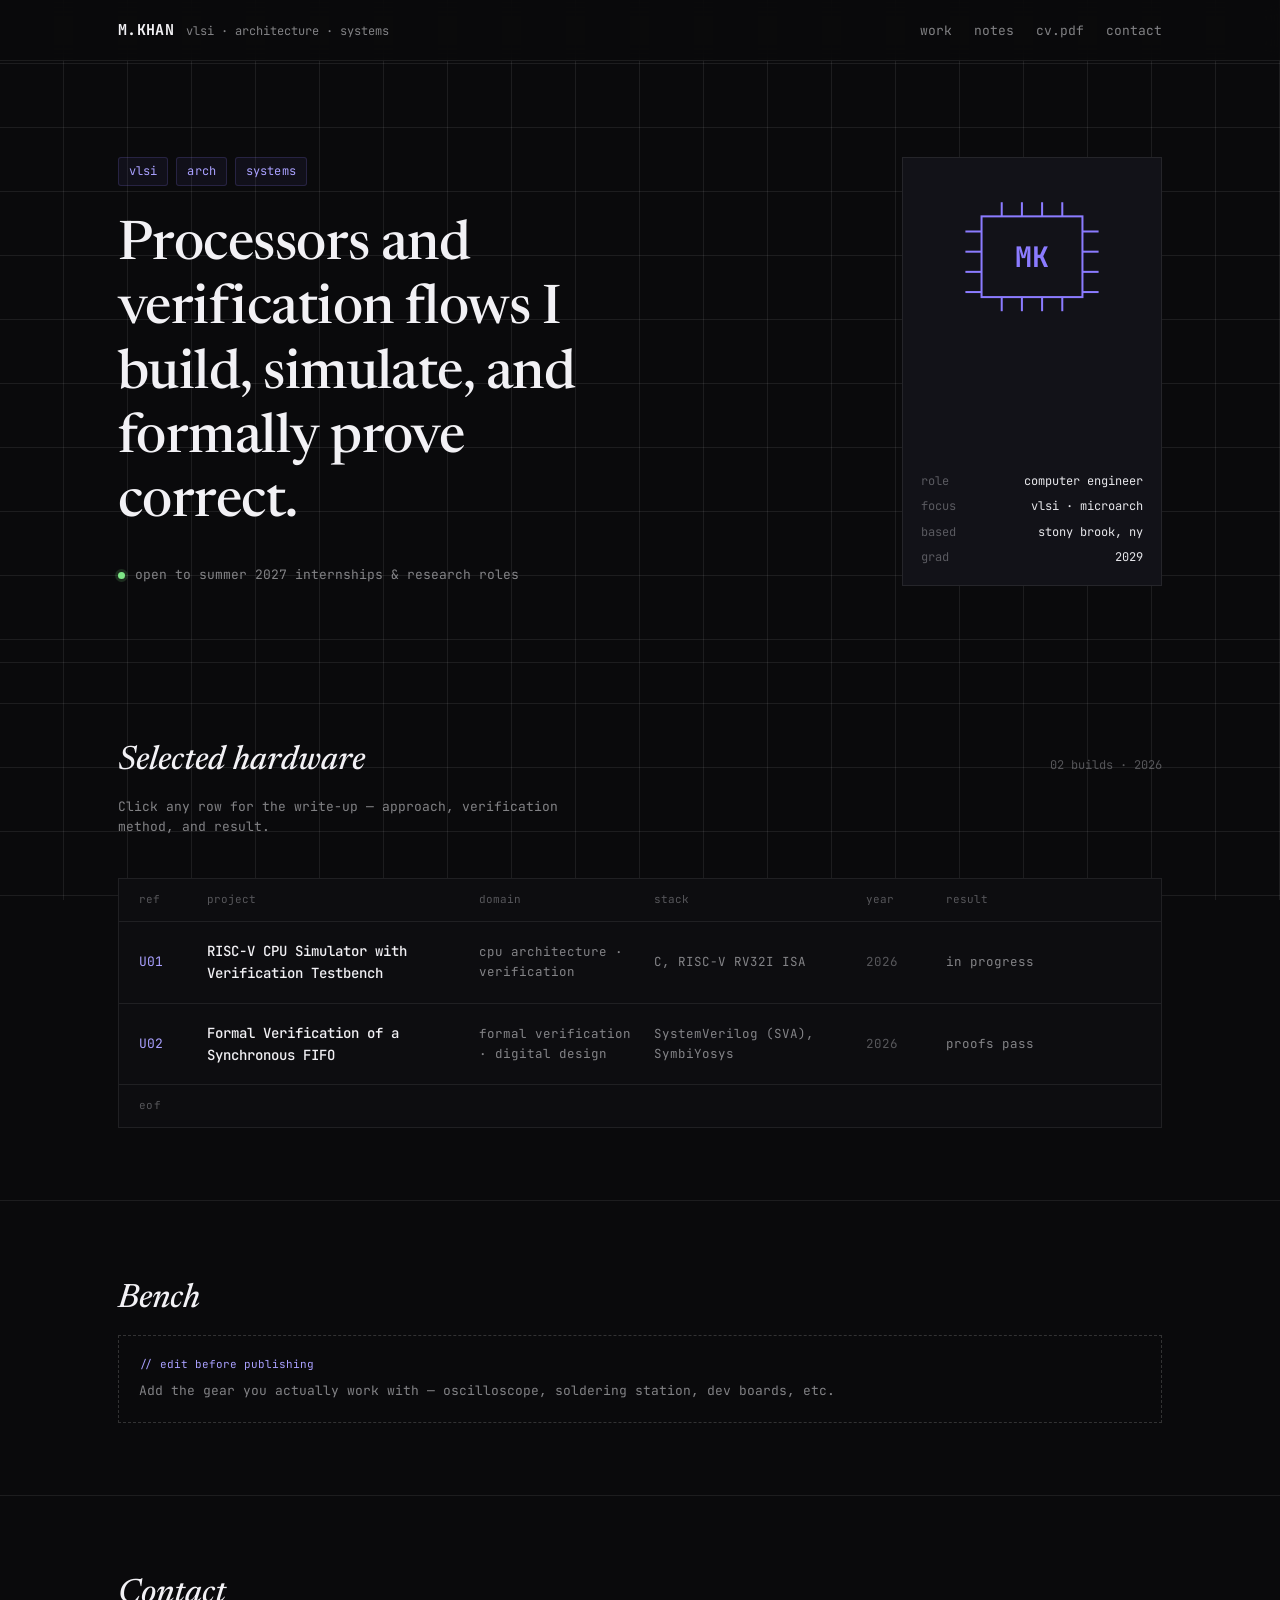
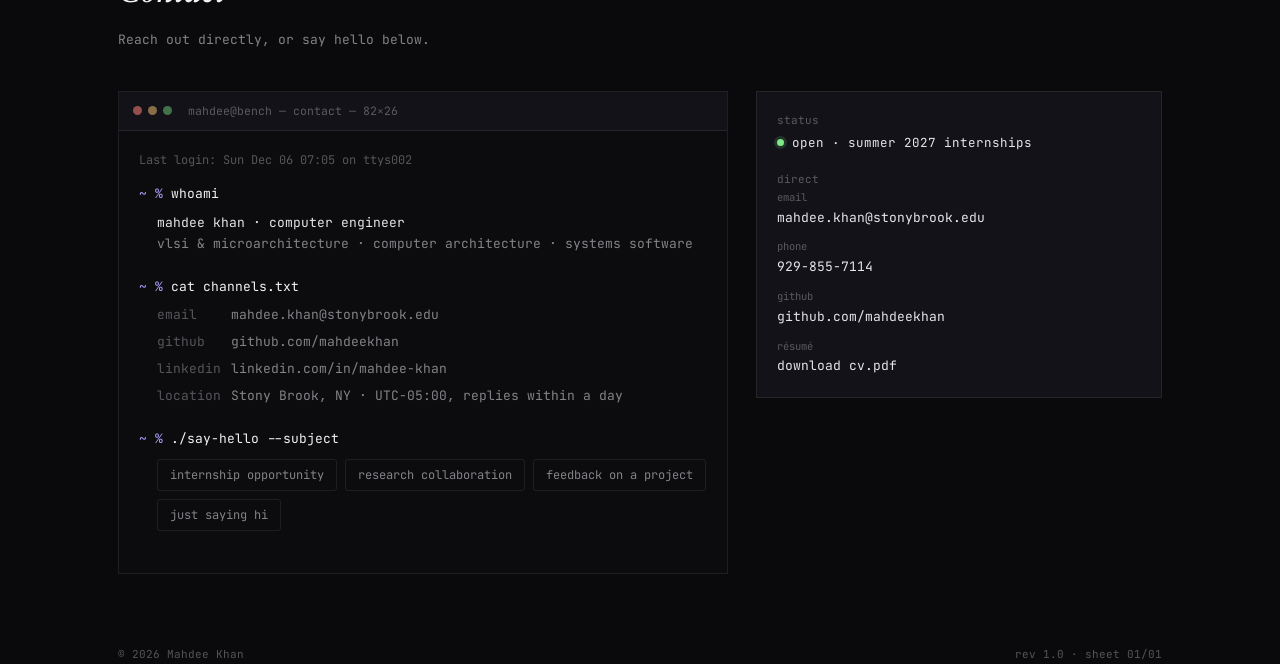
==== index.html @ 6ff33664 "Add files via upload" ====
<!DOCTYPE html>
<html lang="en">
<head>
<meta charset="UTF-8">
<meta name="viewport" content="width=device-width, initial-scale=1.0">
<title>Mahdee Khan — Computer Engineer</title>
<meta name="description" content="Mahdee Khan — computer engineering student at Stony Brook University. VLSI, microarchitecture, and verification work.">
<link rel="stylesheet" href="style.css">
</head>
<body>

<nav class="nav">
  <div class="wrap">
    <a href="#top" class="brand">
      <span class="mark">M.KHAN</span>
      <span class="tagline">vlsi · architecture · systems</span>
    </a>
    <ul class="nav-links">
      <li><a href="#work">work</a></li>
      <li><a href="notes.html">notes</a></li>
      <li><a href="cv.pdf" download>cv.pdf</a></li>
      <li><a href="#contact">contact</a></li>
    </ul>
  </div>
</nav>

<main id="top">

  <header class="hero">
    <div class="wrap hero-grid">
      <div>
        <div class="eyebrow-tags">
          <span class="tag">vlsi</span>
          <span class="tag">arch</span>
          <span class="tag">systems</span>
        </div>
        <h1 class="headline">Processors and verification flows I build, simulate, and formally prove correct.</h1>
        <div class="status-line">
          <span class="status-dot" aria-hidden="true"></span>
          <span>open to summer 2027 internships &amp; research roles</span>
        </div>
      </div>

      <aside class="hero-panel">
        <svg class="chip-svg" viewBox="0 0 220 160" role="img" aria-label="Chip die outline">
          <rect x="60" y="40" width="100" height="80" fill="none" stroke="#8b7bff" stroke-width="2"/>
          <text x="110" y="90" text-anchor="middle" font-family="'JetBrains Mono', monospace" font-size="28" font-weight="700" fill="#8b7bff">MK</text>
          <g stroke="#8b7bff" stroke-width="2">
            <line x1="60" y1="55" x2="44" y2="55"/>
            <line x1="60" y1="75" x2="44" y2="75"/>
            <line x1="60" y1="95" x2="44" y2="95"/>
            <line x1="60" y1="115" x2="44" y2="115"/>
            <line x1="160" y1="55" x2="176" y2="55"/>
            <line x1="160" y1="75" x2="176" y2="75"/>
            <line x1="160" y1="95" x2="176" y2="95"/>
            <line x1="160" y1="115" x2="176" y2="115"/>
            <line x1="80" y1="40" x2="80" y2="26"/>
            <line x1="100" y1="40" x2="100" y2="26"/>
            <line x1="120" y1="40" x2="120" y2="26"/>
            <line x1="140" y1="40" x2="140" y2="26"/>
            <line x1="80" y1="120" x2="80" y2="134"/>
            <line x1="100" y1="120" x2="100" y2="134"/>
            <line x1="120" y1="120" x2="120" y2="134"/>
            <line x1="140" y1="120" x2="140" y2="134"/>
          </g>
        </svg>
        <dl>
          <dt>role</dt><dd>computer engineer</dd>
          <dt>focus</dt><dd>vlsi · microarch</dd>
          <dt>based</dt><dd>stony brook, ny</dd>
          <dt>grad</dt><dd>2029</dd>
        </dl>
      </aside>
    </div>
  </header>

  <section class="block" id="work">
    <div class="wrap">
      <div class="block-head">
        <h2 class="block-title">Selected hardware</h2>
        <span class="block-stat">02 builds · 2026</span>
      </div>
      <p class="block-sub">Click any row for the write-up — approach, verification method, and result.</p>

      <div class="sheet">
        <div class="sheet-head">
          <span>ref</span>
          <span>project</span>
          <span>domain</span>
          <span>stack</span>
          <span>year</span>
          <span>result</span>
        </div>

        <details class="proj sheet-row">
          <summary>
            <span class="cell-ref">U01</span>
            <span class="cell-project">RISC-V CPU Simulator with Verification Testbench</span>
            <span class="cell-domain"><span class="cell-label">domain</span>cpu architecture · verification</span>
            <span class="cell-stack"><span class="cell-label">stack</span>C, RISC-V RV32I ISA</span>
            <span class="cell-year"><span class="cell-label">year</span>2026</span>
            <span class="cell-result"><span class="cell-label">result</span>in progress</span>
          </summary>
          <div class="proj-detail">
            <ul>
              <li>Designing a cycle-accurate CPU simulator in C for a subset of the RISC-V RV32I instruction set, implementing fetch, decode, and execute stages with simulated registers, memory, and a program counter.</li>
              <li>Building an automated testbench of C-based checker functions to validate CPU register and memory outputs against expected results across arithmetic, branching, and memory-access test cases, mirroring verification methodologies used in industry hardware verification workflows.</li>
            </ul>
          </div>
        </details>

        <details class="proj sheet-row">
          <summary>
            <span class="cell-ref">U02</span>
            <span class="cell-project">Formal Verification of a Synchronous FIFO</span>
            <span class="cell-domain"><span class="cell-label">domain</span>formal verification · digital design</span>
            <span class="cell-stack"><span class="cell-label">stack</span>SystemVerilog (SVA), SymbiYosys</span>
            <span class="cell-year"><span class="cell-label">year</span>2026</span>
            <span class="cell-result"><span class="cell-label">result</span>proofs pass</span>
          </summary>
          <div class="proj-detail">
            <ul>
              <li>Designed and simulated a parameterized synchronous FIFO in Verilog, then wrote SystemVerilog Assertions (SVA) specifying functional correctness properties including no overflow, no underflow, and preservation of data ordering.</li>
              <li>Used SymbiYosys to run bounded model checking (BMC) and k-induction proofs verifying the FIFO satisfies all specified properties across every reachable state, and added cover properties to confirm the assertions were not vacuously true.</li>
            </ul>
          </div>
        </details>

        <div class="sheet-eof">eof</div>
      </div>
    </div>
  </section>

  <section class="block" id="bench">
    <div class="wrap">
      <div class="block-head">
        <h2 class="block-title">Bench</h2>
      </div>
      <div class="bench-box">
        <span class="bench-label">// edit before publishing</span>
        Add the gear you actually work with — oscilloscope, soldering station, dev boards, etc.
      </div>
    </div>
  </section>

  <section class="block" id="contact" style="border-bottom:none;">
    <div class="wrap">
      <div class="block-head">
        <h2 class="block-title">Contact</h2>
      </div>
      <p class="block-sub">Reach out directly, or say hello below.</p>

      <div class="contact-grid">
        <div class="terminal">
          <div class="term-bar">
            <span class="term-dots" aria-hidden="true"><span></span><span></span><span></span></span>
            mahdee@bench — contact — 82×26
          </div>
          <div class="term-body">
            <div class="term-line" id="last-login">Last login on ttys002</div>

            <div class="term-block">
              <div><span class="term-prompt">~ %</span> <span class="term-cmd">whoami</span></div>
              <div class="term-out">
                <div class="lead">mahdee khan · computer engineer</div>
                <div>vlsi &amp; microarchitecture · computer architecture · systems software</div>
              </div>
            </div>

            <div class="term-block">
              <div><span class="term-prompt">~ %</span> <span class="term-cmd">cat channels.txt</span></div>
              <ul class="chan-list">
                <li><span class="k">email</span><a href="mailto:mahdee.khan@stonybrook.edu">mahdee.khan@stonybrook.edu</a></li>
                <li><span class="k">github</span><a href="https://github.com/mahdeekhan" target="_blank" rel="noopener">github.com/mahdeekhan</a></li>
                <li><span class="k">linkedin</span><a href="https://linkedin.com/in/mahdee-khan-767467271" target="_blank" rel="noopener">linkedin.com/in/mahdee-khan</a></li>
                <li><span class="k">location</span><span>Stony Brook, NY · UTC−05:00, replies within a day</span></li>
              </ul>
            </div>

            <div class="term-block">
              <div><span class="term-prompt">~ %</span> <span class="term-cmd">./say-hello --subject</span></div>
              <div class="subject-row" id="subject-row" role="group" aria-label="Choose a subject">
                <button type="button" class="chip-btn" data-subject="Internship opportunity" aria-pressed="false">internship opportunity</button>
                <button type="button" class="chip-btn" data-subject="Research collaboration" aria-pressed="false">research collaboration</button>
                <button type="button" class="chip-btn" data-subject="Feedback on a project" aria-pressed="false">feedback on a project</button>
                <button type="button" class="chip-btn" data-subject="Just saying hi" aria-pressed="false">just saying hi</button>
              </div>

              <form class="note-form is-hidden" id="note-form">
                <div class="field">
                  <label for="f-name">name</label>
                  <input id="f-name" name="name" type="text" placeholder="your name" autocomplete="name">
                </div>
                <div class="field">
                  <label for="f-email">your email</label>
                  <input id="f-email" name="email" type="email" placeholder="you@company.com" autocomplete="email">
                </div>
                <div class="field">
                  <label for="f-message">message</label>
                  <textarea id="f-message" name="message" placeholder="what are you building?"></textarea>
                </div>
                <div class="note-meta">no newsletter, no tracking — this just opens an email to me.</div>
                <button type="submit" class="transmit-btn">TRANSMIT ⏎</button>
              </form>
            </div>
          </div>
        </div>

        <aside class="side-card">
          <div>
            <div class="side-title">status</div>
            <div class="status-pill"><span class="status-dot" aria-hidden="true"></span>open · summer 2027 internships</div>
          </div>
          <div>
            <div class="side-title">direct</div>
            <ul class="direct-list">
              <li><span class="k">email</span><a href="mailto:mahdee.khan@stonybrook.edu">mahdee.khan@stonybrook.edu</a></li>
              <li><span class="k">phone</span><a href="tel:+19298557114">929-855-7114</a></li>
              <li><span class="k">github</span><a href="https://github.com/mahdeekhan" target="_blank" rel="noopener">github.com/mahdeekhan</a></li>
              <li><span class="k">résumé</span><a href="cv.pdf" download>download cv.pdf</a></li>
            </ul>
          </div>
        </aside>
      </div>
    </div>
  </section>

</main>

<footer class="wrap">
  <span>© 2026 Mahdee Khan</span>
  <span>rev 1.0 · sheet 01/01</span>
</footer>

<script src="script.js"></script>
</body>
</html>
---- style.css ----
@import url('https://fonts.googleapis.com/css2?family=JetBrains+Mono:wght@400;500;600;700&family=Newsreader:ital,wght@0,400;0,500;0,600;1,400;1,500&display=swap');

:root {
  --bg: #0a0a0c;
  --bg-alt: #0d0d10;
  --surface: #121218;
  --border: rgba(255, 255, 255, 0.08);
  --border-strong: rgba(255, 255, 255, 0.16);
  --text: #e6e6ea;
  --text-bright: #f2f1f5;
  --text-dim: rgba(230, 230, 234, 0.55);
  --text-dimmer: rgba(230, 230, 234, 0.34);
  --accent: #8b7bff;
  --accent-bright: #a9a0ff;
  --accent-dim: rgba(139, 123, 255, 0.18);
  --accent-faint: rgba(139, 123, 255, 0.06);
  --mono: 'JetBrains Mono', ui-monospace, 'SF Mono', Menlo, monospace;
  --serif: 'Newsreader', Georgia, serif;
  --edge: 1px solid var(--border);
  --container: 1100px;
}

* { margin: 0; padding: 0; box-sizing: border-box; }

html { scroll-behavior: smooth; }

@media (prefers-reduced-motion: reduce) {
  html { scroll-behavior: auto; }
  *, *::before, *::after { animation-duration: 0.01ms !important; animation-iteration-count: 1 !important; transition-duration: 0.01ms !important; }
}

body {
  background: var(--bg);
  background-image:
    linear-gradient(var(--border) 1px, transparent 1px),
    linear-gradient(90deg, var(--border) 1px, transparent 1px);
  background-size: 64px 64px;
  background-attachment: fixed;
  background-position: -1px -1px;
  color: var(--text);
  font-family: var(--mono);
  font-size: 15px;
  line-height: 1.6;
  -webkit-font-smoothing: antialiased;
}

::selection { background: var(--accent); color: #0a0a0c; }

a { color: inherit; text-decoration: none; }

:focus-visible {
  outline: 2px solid var(--accent-bright);
  outline-offset: 3px;
  border-radius: 2px;
}

.wrap {
  max-width: var(--container);
  margin: 0 auto;
  padding: 0 28px;
}

/* ---------- nav ---------- */

.nav {
  position: sticky;
  top: 0;
  z-index: 40;
  background: rgba(10, 10, 12, 0.82);
  backdrop-filter: blur(10px);
  -webkit-backdrop-filter: blur(10px);
  border-bottom: var(--edge);
}

.nav .wrap {
  display: flex;
  align-items: baseline;
  justify-content: space-between;
  gap: 24px;
  padding-top: 18px;
  padding-bottom: 18px;
}

.brand {
  display: flex;
  align-items: baseline;
  gap: 12px;
  white-space: nowrap;
}

.brand .mark {
  font-weight: 700;
  font-size: 15px;
  letter-spacing: 0.02em;
  color: var(--text-bright);
}

.brand .tagline {
  font-size: 12px;
  color: var(--text-dim);
  display: none;
}

@media (min-width: 560px) {
  .brand .tagline { display: inline; }
}

.nav-links {
  display: flex;
  gap: 22px;
  font-size: 13px;
  color: var(--text-dim);
  list-style: none;
}

.nav-links a {
  position: relative;
  padding-bottom: 2px;
  transition: color 0.15s ease;
}

.nav-links a:hover,
.nav-links a:focus-visible { color: var(--accent-bright); }

.nav-links a::after {
  content: '';
  position: absolute;
  left: 0;
  right: 100%;
  bottom: -3px;
  height: 1px;
  background: var(--accent-bright);
  transition: right 0.18s ease;
}

.nav-links a:hover::after,
.nav-links a:focus-visible::after { right: 0; }

/* ---------- hero ---------- */

.hero {
  padding: 96px 0 76px;
  border-bottom: var(--edge);
  position: relative;
  overflow: hidden;
}

.hero-grid {
  display: grid;
  grid-template-columns: 1fr;
  gap: 48px;
  align-items: end;
}

@media (min-width: 900px) {
  .hero-grid { grid-template-columns: minmax(0, 1fr) 260px; }
}

.eyebrow-tags {
  display: flex;
  flex-wrap: wrap;
  gap: 8px;
  margin-bottom: 28px;
}

.tag {
  font-size: 12px;
  color: var(--accent-bright);
  border: 1px solid var(--accent-dim);
  background: var(--accent-faint);
  padding: 4px 10px;
  border-radius: 3px;
  letter-spacing: 0.01em;
}

.headline {
  font-family: var(--serif);
  font-weight: 500;
  font-size: clamp(2rem, 4.6vw, 3.4rem);
  line-height: 1.18;
  color: var(--text-bright);
  max-width: 15ch;
  letter-spacing: -0.01em;
}

.status-line {
  margin-top: 30px;
  display: flex;
  align-items: center;
  gap: 10px;
  font-size: 13px;
  color: var(--text-dim);
}

.status-dot {
  width: 7px;
  height: 7px;
  border-radius: 50%;
  background: #7ee787;
  box-shadow: 0 0 0 3px rgba(126, 231, 135, 0.15);
  flex: none;
}

.hero-panel {
  border: var(--edge);
  background: var(--surface);
  padding: 18px;
  font-size: 12px;
  color: var(--text-dim);
  align-self: stretch;
  display: flex;
  flex-direction: column;
  justify-content: space-between;
}

.hero-panel .chip-svg { width: 100%; height: auto; display: block; margin-bottom: 14px; }

.hero-panel dl {
  display: grid;
  grid-template-columns: auto 1fr;
  gap: 6px 12px;
  font-size: 12px;
}

.hero-panel dt { color: var(--text-dimmer); }
.hero-panel dd { color: var(--text); text-align: right; }

/* ---------- section shell ---------- */

section.block { padding: 72px 0; border-bottom: var(--edge); }

.block-head {
  display: flex;
  flex-wrap: wrap;
  align-items: baseline;
  justify-content: space-between;
  gap: 12px 24px;
  margin-bottom: 8px;
}

.block-title {
  font-family: var(--serif);
  font-style: italic;
  font-weight: 500;
  font-size: clamp(1.5rem, 3vw, 2.1rem);
  color: var(--text-bright);
}

.block-stat {
  font-size: 12px;
  color: var(--text-dimmer);
  white-space: nowrap;
}

.block-sub {
  font-size: 13px;
  color: var(--text-dim);
  margin-bottom: 40px;
  max-width: 56ch;
}

/* ---------- work table ---------- */

.sheet {
  border: var(--edge);
  background: var(--bg-alt);
}

.sheet-row {
  border-bottom: var(--edge);
}
.sheet-row:last-of-type { border-bottom: none; }

.sheet-head {
  display: none;
}

@media (min-width: 720px) {
  .sheet-head {
    display: grid;
    grid-template-columns: 52px minmax(0, 2.1fr) 1.3fr 1.6fr 64px 1.6fr;
    gap: 16px;
    padding: 12px 20px;
    font-size: 11px;
    color: var(--text-dimmer);
    border-bottom: var(--edge);
  }
}

.proj summary {
  list-style: none;
  cursor: pointer;
  display: grid;
  grid-template-columns: 1fr;
  gap: 6px;
  padding: 18px 20px;
  transition: background 0.15s ease;
}

.proj summary::-webkit-details-marker { display: none; }

@media (min-width: 720px) {
  .proj summary {
    grid-template-columns: 52px minmax(0, 2.1fr) 1.3fr 1.6fr 64px 1.6fr;
    gap: 16px;
    align-items: center;
  }
}

.proj summary:hover,
.proj summary:focus-visible { background: rgba(139, 123, 255, 0.045); }

.proj[open] summary { background: rgba(139, 123, 255, 0.06); }

.cell-ref { color: var(--accent-bright); font-size: 13px; }
.cell-project { color: var(--text-bright); font-weight: 500; font-size: 14px; }
.cell-domain, .cell-stack, .cell-year, .cell-result { color: var(--text-dim); font-size: 12.5px; }
.cell-year { color: var(--text-dimmer); }

.cell-label {
  display: inline-block;
  width: 64px;
  color: var(--text-dimmer);
  font-size: 11px;
}
@media (min-width: 720px) { .cell-label { display: none; } }

.proj-detail {
  padding: 0 20px 24px 20px;
  font-size: 13px;
  color: var(--text-dim);
}

@media (min-width: 720px) {
  .proj-detail { padding-left: 88px; padding-right: 20px; }
}

.proj-detail ul { list-style: none; display: flex; flex-direction: column; gap: 10px; max-width: 68ch; }
.proj-detail li { position: relative; padding-left: 16px; }
.proj-detail li::before { content: '›'; position: absolute; left: 0; color: var(--accent); }

.sheet-eof {
  padding: 12px 20px;
  font-size: 11px;
  color: var(--text-dimmer);
  border-top: var(--edge);
  letter-spacing: 0.04em;
}

/* ---------- bench ---------- */

.bench-box {
  border: 1px dashed var(--border-strong);
  padding: 20px;
  font-size: 13px;
  color: var(--text-dim);
}

.bench-box .bench-label {
  font-size: 11px;
  color: var(--accent-bright);
  margin-bottom: 8px;
  display: block;
}

/* ---------- contact ---------- */

.contact-grid {
  display: grid;
  grid-template-columns: 1fr;
  gap: 28px;
}

@media (min-width: 880px) {
  .contact-grid { grid-template-columns: minmax(0, 1.5fr) 1fr; }
}

.terminal {
  border: var(--edge);
  background: #0c0c0f;
  overflow: hidden;
}

.term-bar {
  display: flex;
  align-items: center;
  gap: 8px;
  padding: 10px 14px;
  border-bottom: var(--edge);
  background: var(--surface);
  font-size: 11.5px;
  color: var(--text-dimmer);
}

.term-dots { display: flex; gap: 6px; margin-right: 8px; }
.term-dots span { width: 9px; height: 9px; border-radius: 50%; display: inline-block; }
.term-dots span:nth-child(1) { background: rgba(255, 129, 122, 0.55); }
.term-dots span:nth-child(2) { background: rgba(255, 199, 119, 0.5); }
.term-dots span:nth-child(3) { background: rgba(126, 231, 135, 0.45); }

.term-body { padding: 20px; font-size: 13px; }

.term-line { color: var(--text-dimmer); margin-bottom: 14px; font-size: 12px; }

.term-prompt { color: var(--accent-bright); }
.term-cmd { color: var(--text-bright); }

.term-block { margin-bottom: 22px; }
.term-out { color: var(--text-dim); margin-top: 8px; padding-left: 18px; }
.term-out .lead { color: var(--text); }

.chan-list { list-style: none; margin-top: 8px; padding-left: 18px; display: flex; flex-direction: column; gap: 6px; }
.chan-list li { display: flex; gap: 10px; color: var(--text-dim); }
.chan-list .k { color: var(--text-dimmer); width: 64px; flex: none; }
.chan-list a:hover, .chan-list a:focus-visible { color: var(--accent-bright); }

.subject-row { display: flex; flex-wrap: wrap; gap: 8px; margin-top: 10px; padding-left: 18px; }

.chip-btn {
  font-family: var(--mono);
  font-size: 12px;
  color: var(--text-dim);
  background: transparent;
  border: var(--edge);
  padding: 7px 12px;
  border-radius: 3px;
  cursor: pointer;
  transition: all 0.15s ease;
}

.chip-btn:hover, .chip-btn:focus-visible { border-color: var(--accent-dim); color: var(--accent-bright); }
.chip-btn[aria-pressed="true"] {
  border-color: var(--accent);
  color: var(--accent-bright);
  background: var(--accent-faint);
}

.note-form {
  margin-top: 18px;
  padding-left: 18px;
  border-left: 1px solid var(--border);
  display: grid;
  gap: 14px;
  max-width: 520px;
}

.note-form.is-hidden { display: none; }

.field { display: flex; flex-direction: column; gap: 6px; }
.field label { font-size: 11px; color: var(--text-dimmer); }
.field input, .field textarea {
  font-family: var(--mono);
  font-size: 13px;
  color: var(--text-bright);
  background: var(--bg);
  border: var(--edge);
  padding: 9px 11px;
  border-radius: 3px;
  resize: vertical;
}
.field input:focus-visible, .field textarea:focus-visible { border-color: var(--accent); }
.field textarea { min-height: 88px; }

.note-meta { font-size: 11px; color: var(--text-dimmer); }

.transmit-btn {
  justify-self: start;
  font-family: var(--mono);
  font-size: 12.5px;
  letter-spacing: 0.02em;
  color: #0a0a0c;
  background: var(--accent-bright);
  border: none;
  padding: 10px 18px;
  border-radius: 3px;
  cursor: pointer;
  transition: background 0.15s ease, transform 0.1s ease;
}
.transmit-btn:hover, .transmit-btn:focus-visible { background: #bdb5ff; }
.transmit-btn:active { transform: translateY(1px); }

.side-card {
  border: var(--edge);
  background: var(--surface);
  padding: 20px;
  align-self: start;
  display: flex;
  flex-direction: column;
  gap: 18px;
}

.side-title { font-size: 11px; color: var(--text-dimmer); }

.status-pill {
  display: inline-flex;
  align-items: center;
  gap: 8px;
  font-size: 12.5px;
  color: var(--text);
  width: fit-content;
}

.direct-list { list-style: none; display: flex; flex-direction: column; gap: 10px; font-size: 13px; }
.direct-list a { color: var(--text); border-bottom: 1px solid transparent; }
.direct-list a:hover, .direct-list a:focus-visible { color: var(--accent-bright); border-color: var(--accent-dim); }
.direct-list .k { display: block; font-size: 10.5px; color: var(--text-dimmer); margin-bottom: 2px; }

/* ---------- footer ---------- */

footer {
  padding: 22px 0 40px;
  display: flex;
  flex-wrap: wrap;
  justify-content: space-between;
  gap: 8px;
  font-size: 11px;
  color: var(--text-dimmer);
}
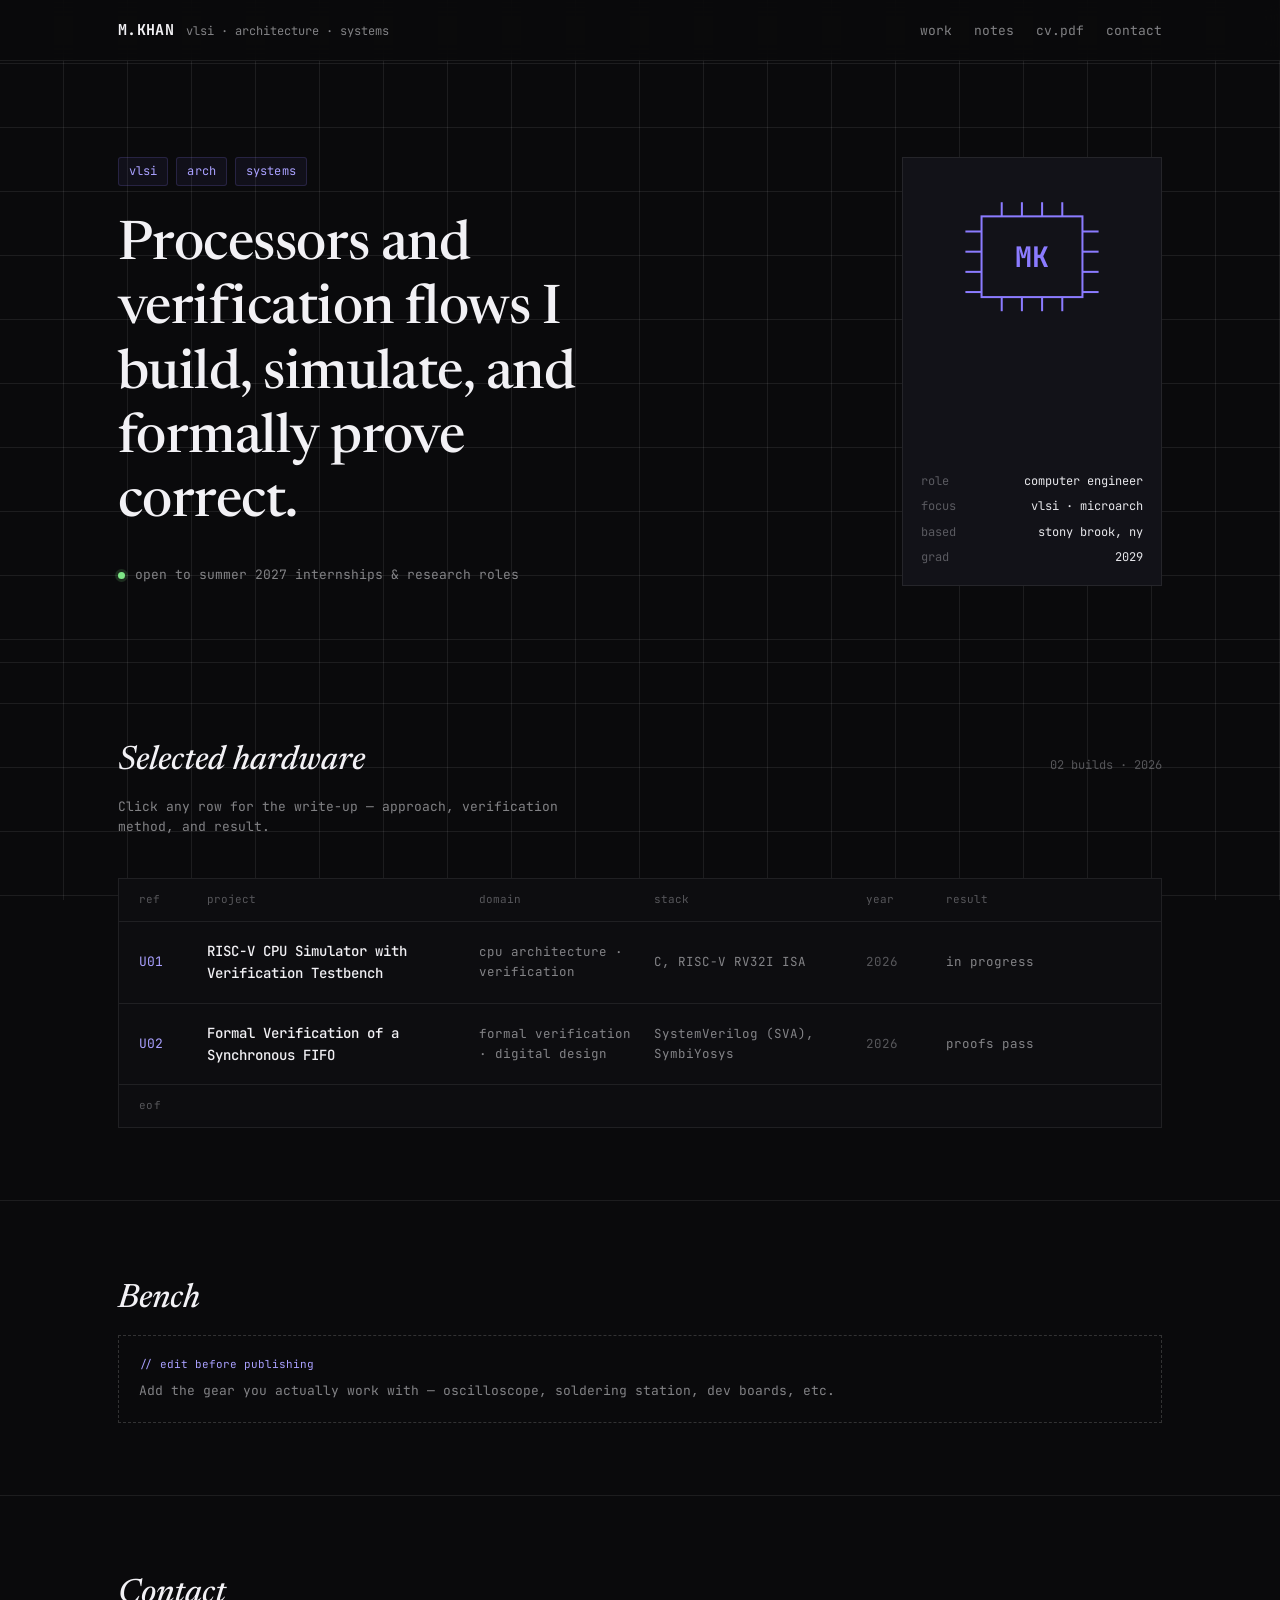
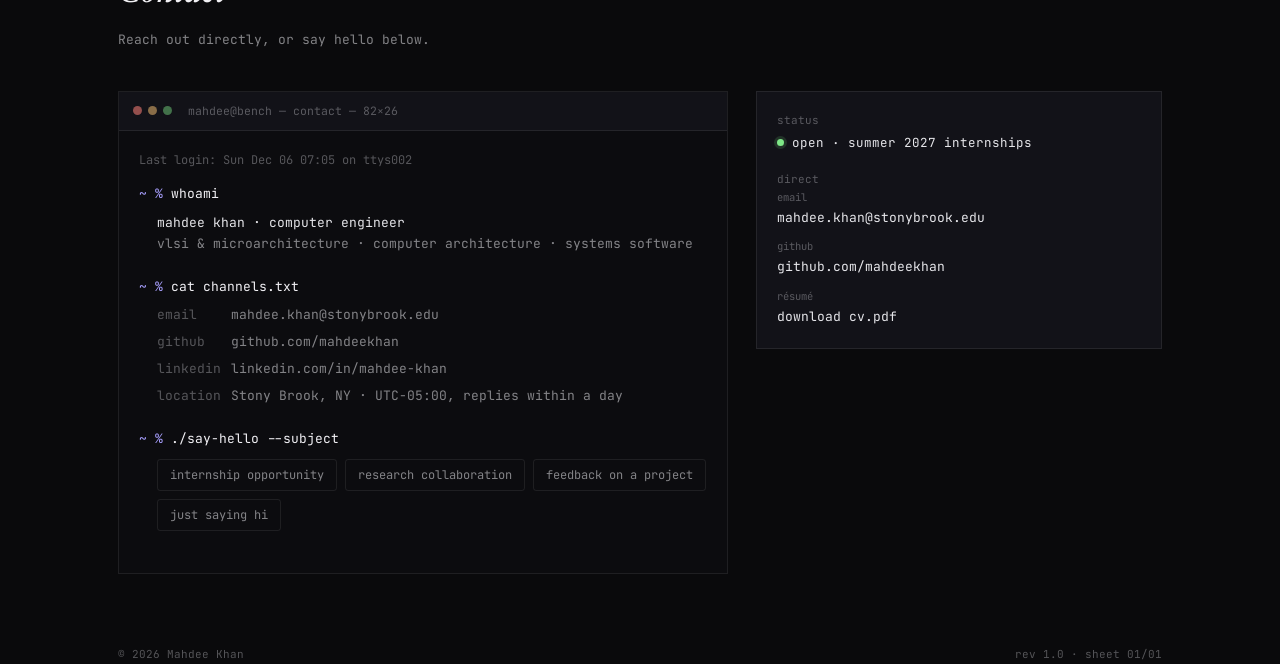
==== commit e4eb5654: "Remove phone number from contact list" ====
--- a/index.html
+++ b/index.html
@@ -215,7 +215,6 @@
             <div class="side-title">direct</div>
             <ul class="direct-list">
               <li><span class="k">email</span><a href="mailto:mahdee.khan@stonybrook.edu">mahdee.khan@stonybrook.edu</a></li>
-              <li><span class="k">phone</span><a href="tel:+19298557114">929-855-7114</a></li>
               <li><span class="k">github</span><a href="https://github.com/mahdeekhan" target="_blank" rel="noopener">github.com/mahdeekhan</a></li>
               <li><span class="k">résumé</span><a href="cv.pdf" download>download cv.pdf</a></li>
             </ul>
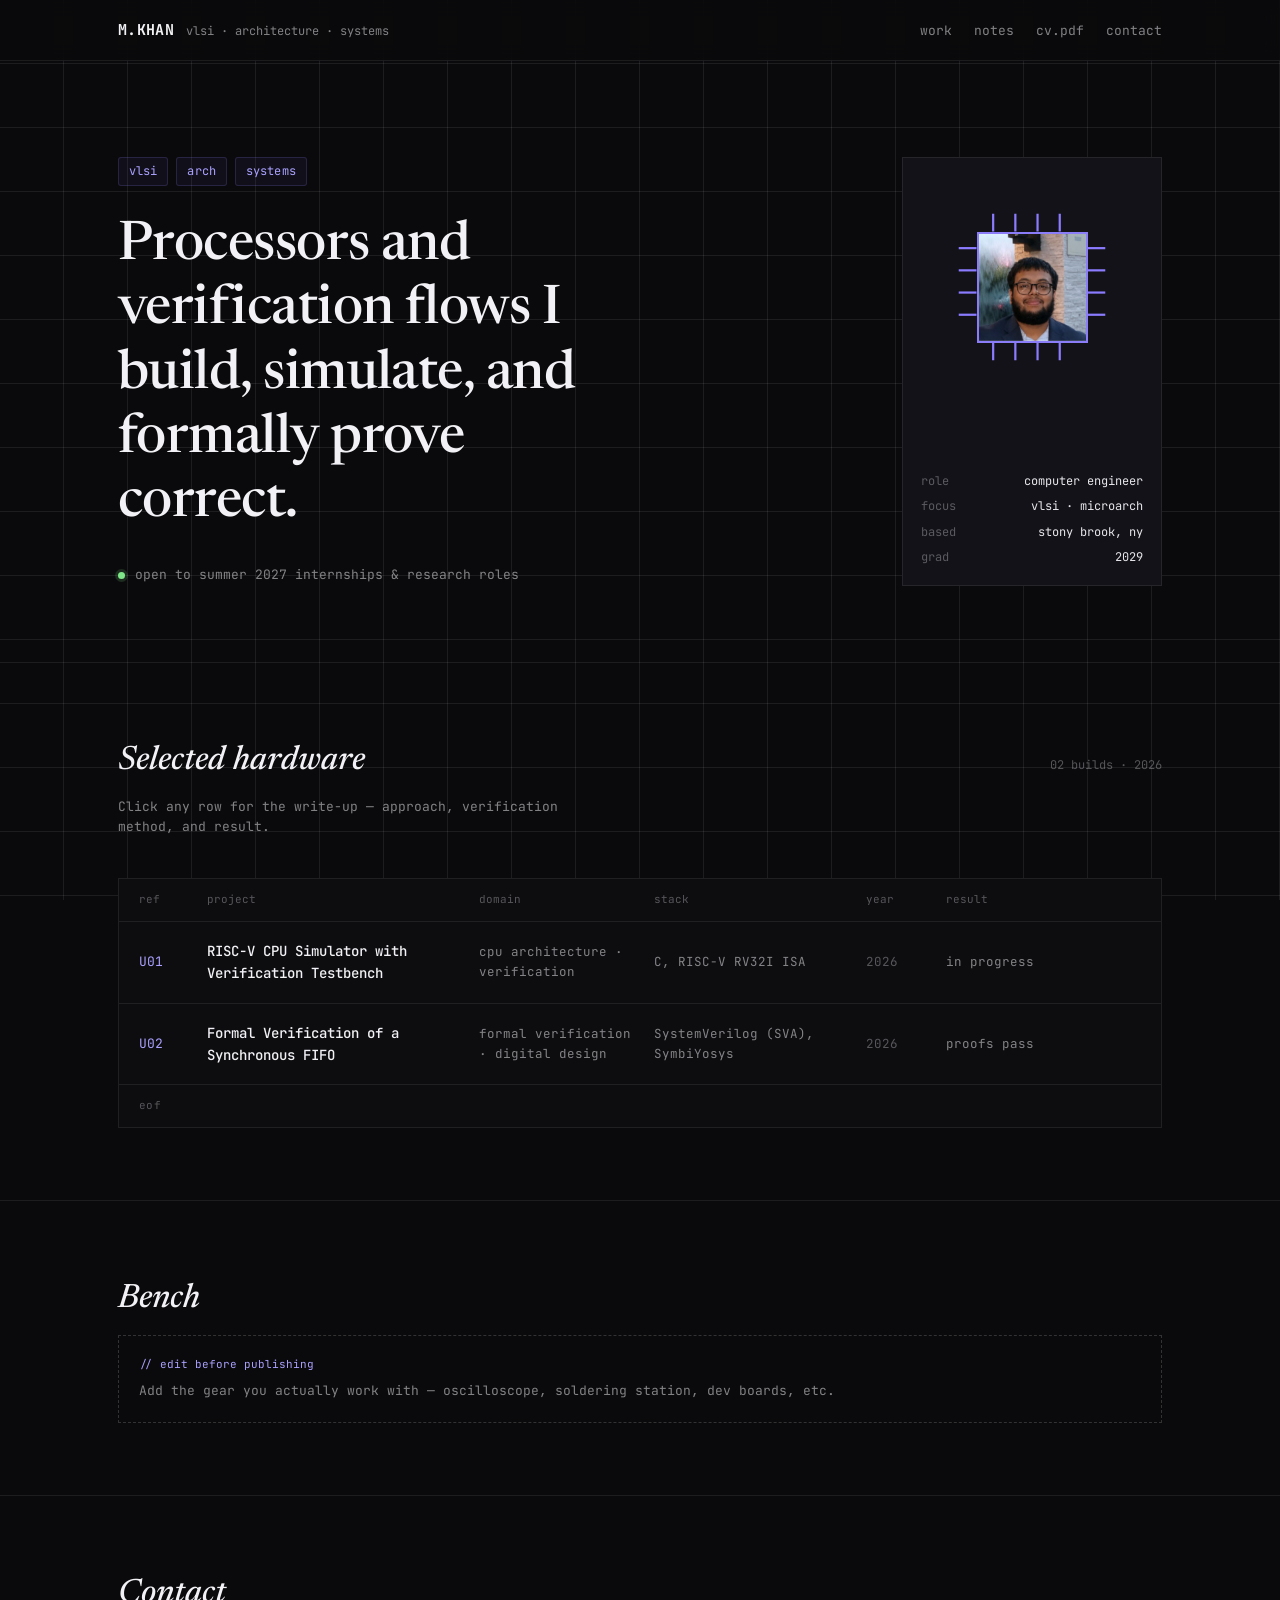
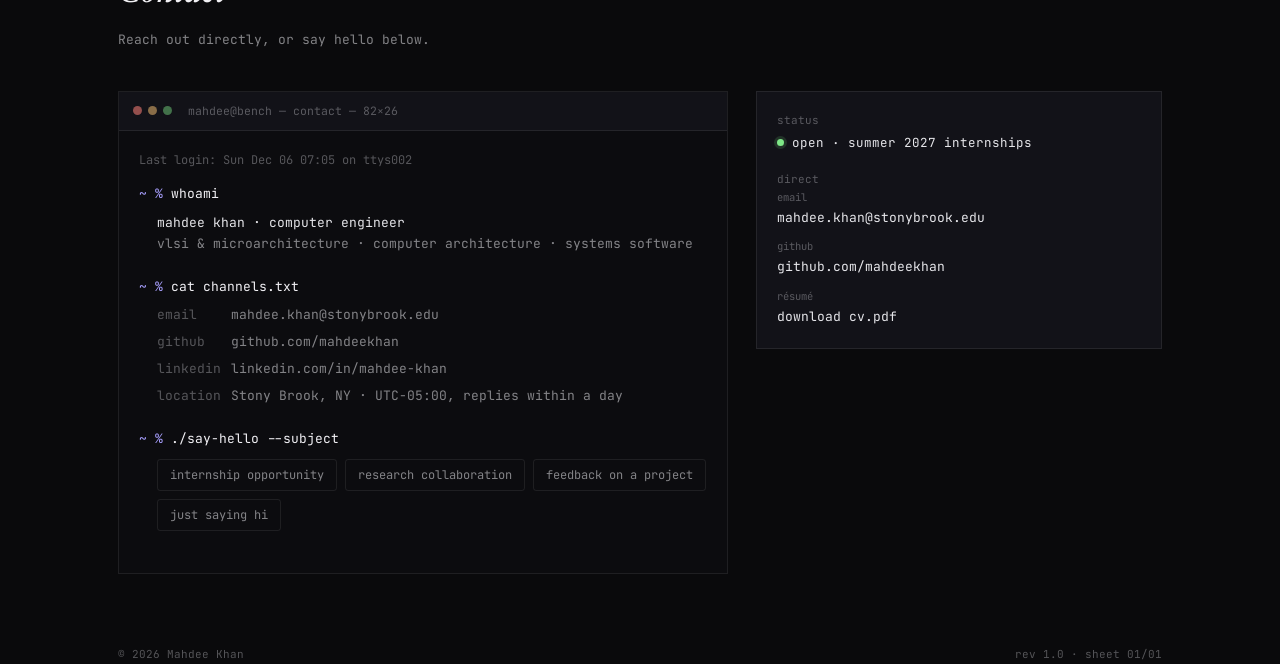
==== commit d8343c94: "Add files via upload" ====
--- a/index.html
+++ b/index.html
@@ -42,28 +42,29 @@
       </div>
 
       <aside class="hero-panel">
-        <svg class="chip-svg" viewBox="0 0 220 160" role="img" aria-label="Chip die outline">
-          <rect x="60" y="40" width="100" height="80" fill="none" stroke="#8b7bff" stroke-width="2"/>
-          <text x="110" y="90" text-anchor="middle" font-family="'JetBrains Mono', monospace" font-size="28" font-weight="700" fill="#8b7bff">MK</text>
-          <g stroke="#8b7bff" stroke-width="2">
-            <line x1="60" y1="55" x2="44" y2="55"/>
-            <line x1="60" y1="75" x2="44" y2="75"/>
-            <line x1="60" y1="95" x2="44" y2="95"/>
-            <line x1="60" y1="115" x2="44" y2="115"/>
-            <line x1="160" y1="55" x2="176" y2="55"/>
-            <line x1="160" y1="75" x2="176" y2="75"/>
-            <line x1="160" y1="95" x2="176" y2="95"/>
-            <line x1="160" y1="115" x2="176" y2="115"/>
-            <line x1="80" y1="40" x2="80" y2="26"/>
-            <line x1="100" y1="40" x2="100" y2="26"/>
-            <line x1="120" y1="40" x2="120" y2="26"/>
-            <line x1="140" y1="40" x2="140" y2="26"/>
-            <line x1="80" y1="120" x2="80" y2="134"/>
-            <line x1="100" y1="120" x2="100" y2="134"/>
-            <line x1="120" y1="120" x2="120" y2="134"/>
-            <line x1="140" y1="120" x2="140" y2="134"/>
-          </g>
-        </svg>
+        <div class="chip-photo">
+          <svg class="chip-pins" viewBox="0 0 200 200" aria-hidden="true">
+            <g stroke="#8b7bff" stroke-width="2">
+              <line x1="50" y1="65" x2="34" y2="65"/>
+              <line x1="50" y1="85" x2="34" y2="85"/>
+              <line x1="50" y1="105" x2="34" y2="105"/>
+              <line x1="50" y1="125" x2="34" y2="125"/>
+              <line x1="150" y1="65" x2="166" y2="65"/>
+              <line x1="150" y1="85" x2="166" y2="85"/>
+              <line x1="150" y1="105" x2="166" y2="105"/>
+              <line x1="150" y1="125" x2="166" y2="125"/>
+              <line x1="65" y1="50" x2="65" y2="34"/>
+              <line x1="85" y1="50" x2="85" y2="34"/>
+              <line x1="105" y1="50" x2="105" y2="34"/>
+              <line x1="125" y1="50" x2="125" y2="34"/>
+              <line x1="65" y1="150" x2="65" y2="166"/>
+              <line x1="85" y1="150" x2="85" y2="166"/>
+              <line x1="105" y1="150" x2="105" y2="166"/>
+              <line x1="125" y1="150" x2="125" y2="166"/>
+            </g>
+          </svg>
+          <img src="headshot.jpg" alt="Portrait of Mahdee Khan" class="chip-photo-img">
+        </div>
         <dl>
           <dt>role</dt><dd>computer engineer</dd>
           <dt>focus</dt><dd>vlsi · microarch</dd>
--- a/style.css
+++ b/style.css
@@ -213,7 +213,32 @@
   justify-content: space-between;
 }
 
-.hero-panel .chip-svg { width: 100%; height: auto; display: block; margin-bottom: 14px; }
+.chip-photo {
+  position: relative;
+  width: 100%;
+  aspect-ratio: 1 / 1;
+  margin-bottom: 14px;
+}
+
+.chip-pins {
+  position: absolute;
+  inset: 0;
+  width: 100%;
+  height: 100%;
+}
+
+.chip-photo-img {
+  position: absolute;
+  left: 25%;
+  top: 25%;
+  width: 50%;
+  height: 50%;
+  object-fit: cover;
+  border: 2px solid var(--accent);
+  background: var(--bg);
+  display: block;
+  filter: saturate(0.92) contrast(1.02);
+}
 
 .hero-panel dl {
   display: grid;
